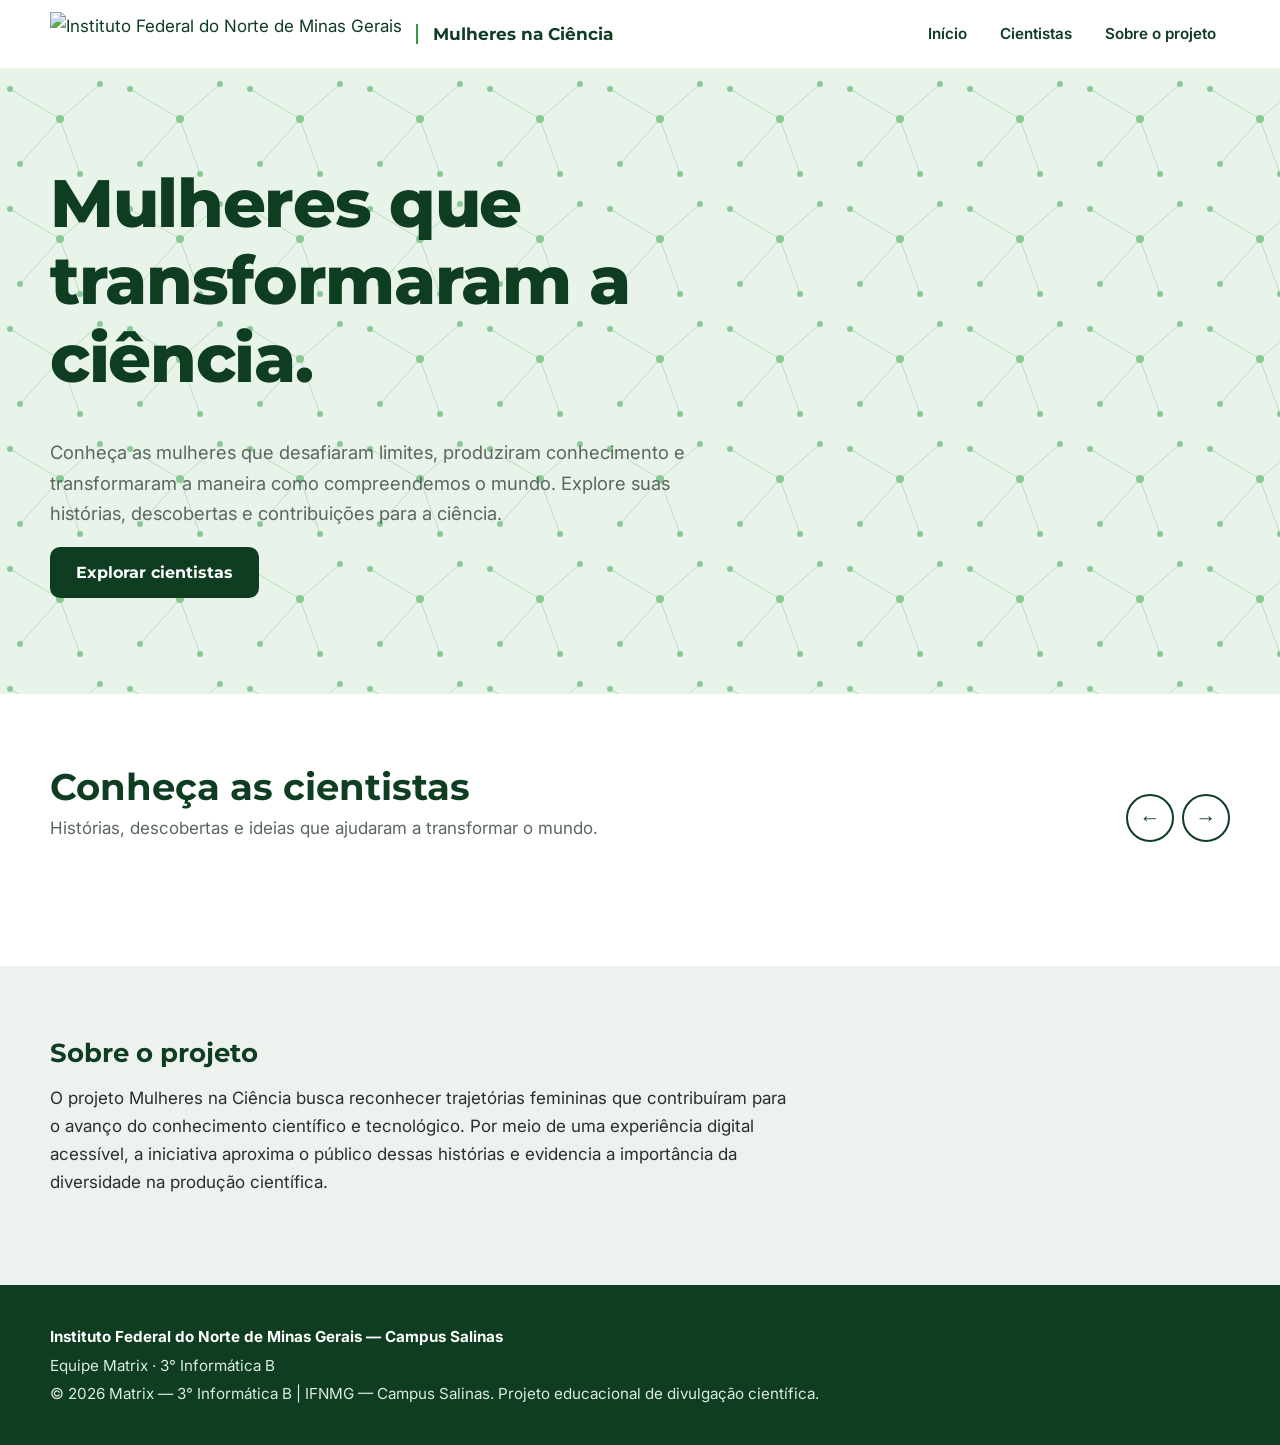
==== index.html @ f4ab1830 "Add files via upload" ====
<!doctype html><html lang="pt-BR"><head><meta charset="utf-8"><meta name="viewport" content="width=device-width,initial-scale=1">
<link rel="preconnect" href="https://fonts.googleapis.com"><link rel="preconnect" href="https://fonts.gstatic.com" crossorigin>
<link href="https://fonts.googleapis.com/css2?family=Inter:wght@400;500;600&family=Montserrat:wght@600;700;800&display=swap" rel="stylesheet">
<link rel="stylesheet" href="css/style.css">
<title>Mulheres na Ciência — IFNMG Campus Salinas</title>
<meta name="description" content="Exposição digital sobre mulheres que transformaram a ciência. Projeto da equipe Matrix, 3° Informática B, IFNMG Campus Salinas.">
</head><body>
<a class="pular" href="#principal">Pular para o conteúdo</a>
<header class="topo"><div class="wrap">
  <a class="marca" href="index.html" aria-label="Mulheres na Ciência — página inicial"><img src="assets/images/logo-ifnmg.png" alt="Instituto Federal do Norte de Minas Gerais"><b>Mulheres na Ciência</b></a>
  <nav aria-label="Principal"><a href="index.html">Início</a><a href="index.html#cientistas">Cientistas</a><a href="index.html#sobre">Sobre o projeto</a></nav>
</div></header>
<main id="principal">
<section class="hero"><svg aria-hidden="true" focusable="false"><defs><pattern id="p" width="120" height="120" patternUnits="userSpaceOnUse"><g stroke="#2e9e44" stroke-width="1" fill="none" opacity=".5"><path d="M10 20L60 50L100 15M60 50L80 105M60 50L20 95"/></g><g fill="#2e9e44"><circle cx="10" cy="20" r="3"/><circle cx="60" cy="50" r="4"/><circle cx="100" cy="15" r="3"/><circle cx="80" cy="105" r="3"/><circle cx="20" cy="95" r="3"/></g></pattern></defs><rect width="100%" height="100%" fill="url(#p)"/></svg>
<div class="wrap"><h1>Mulheres que transformaram a ciência.</h1>
<p>Conheça as mulheres que desafiaram limites, produziram conhecimento e transformaram a maneira como compreendemos o mundo. Explore suas histórias, descobertas e contribuições para a ciência.</p>
<a class="btn" href="#cientistas">Explorar cientistas</a></div></section>

<section class="secao" id="cientistas" aria-labelledby="t-cient"><div class="wrap">
  <div class="cab-secao"><div><h2 id="t-cient">Conheça as cientistas</h2><p>Histórias, descobertas e ideias que ajudaram a transformar o mundo.</p></div>
  <div class="setas"><button id="ant" type="button" aria-label="Mostrar cientista anterior">&#8592;</button><button id="prox" type="button" aria-label="Mostrar próxima cientista">&#8594;</button></div></div>
  <ul class="trilho" id="trilho" aria-label="Lista de cientistas"></ul>
</div></section>

<section class="secao sobre" id="sobre"><div class="wrap"><h2>Sobre o projeto</h2>
<p>O projeto Mulheres na Ciência busca reconhecer trajetórias femininas que contribuíram para o avanço do conhecimento científico e tecnológico. Por meio de uma experiência digital acessível, a iniciativa aproxima o público dessas histórias e evidencia a importância da diversidade na produção científica.</p></div></section>
</main>
<footer class="rodape"><div class="wrap">
  <p><strong>Instituto Federal do Norte de Minas Gerais — Campus Salinas</strong></p>
  <p>Equipe Matrix · 3° Informática B</p>
  <p>© <span class="ano">2026</span> Matrix — 3° Informática B | IFNMG — Campus Salinas. Projeto educacional de divulgação científica.</p>
</div></footer>
<script src="js/cientistas.js"></script><script src="js/main.js"></script>
</body></html>
---- css/style.css ----
:root{
  --verde:#2e9e44;        /* verde institucional (ajustar ao código oficial do IFNMG) */
  --verde-escuro:#0f3d22;
  --verde-suave:#e8f4ea;
  --limao:#b6e63c;
  --azul:#12356b;
  --cinza-claro:#eef2ef;
  --cinza:#5b6660;
  --texto:#27302b;
  --raio:10px;
  --titulo:"Montserrat",system-ui,sans-serif;
  --corpo:"Inter",system-ui,sans-serif;
}
*{box-sizing:border-box}
html{scroll-padding-top:84px}
@media (prefers-reduced-motion:no-preference){html{scroll-behavior:smooth}}
body{margin:0;font-family:var(--corpo);color:var(--texto);background:#fff;line-height:1.65;font-size:1.0625rem}
img{max-width:100%;display:block}
a{color:var(--verde-escuro)}
:focus-visible{outline:3px solid var(--azul);outline-offset:3px;border-radius:4px}
h1,h2,h3{font-family:var(--titulo);color:var(--verde-escuro);line-height:1.15;margin:0 0 .6em}
.wrap{width:min(1180px,100% - 2.5rem);margin-inline:auto}
.pular{position:absolute;left:-999px}.pular:focus{left:1rem;top:1rem;background:#fff;padding:.5rem 1rem;z-index:99}

.topo{position:sticky;top:0;z-index:20;background:rgba(255,255,255,.96);border-bottom:1px solid var(--cinza-claro)}
.topo .wrap{display:flex;align-items:center;justify-content:space-between;gap:1rem;min-height:68px;flex-wrap:wrap;padding-block:.4rem}
.marca{display:flex;align-items:center;gap:.9rem;text-decoration:none}
.marca img{height:44px;width:auto}
.logo-falta{font:800 1rem var(--titulo);color:var(--verde)}
.marca b{font:700 1.05rem var(--titulo);color:var(--verde-escuro);padding-left:.9rem;border-left:2px solid var(--verde)}
.topo nav{display:flex;gap:.25rem;flex-wrap:wrap}
.topo nav a{padding:.55rem .9rem;text-decoration:none;font-weight:600;font-size:.95rem;border-radius:var(--raio)}
.topo nav a:hover{background:var(--verde-suave)}

.hero{background:var(--verde-suave);position:relative;overflow:hidden;padding:clamp(3rem,8vw,6rem) 0}
.hero svg{position:absolute;inset:0;width:100%;height:100%;opacity:.5}
.hero .wrap{position:relative}
.hero h1{font-size:clamp(2.2rem,6vw,4.2rem);font-weight:800;max-width:14ch;letter-spacing:-.02em}
.hero p{max-width:56ch;color:var(--cinza);font-size:1.15rem}
.btn{display:inline-block;background:var(--verde-escuro);color:#fff;font:700 1rem var(--titulo);padding:.9rem 1.5rem;border-radius:var(--raio);text-decoration:none;border:2px solid var(--verde-escuro)}
.btn:hover{background:var(--verde);border-color:var(--verde)}
.btn.sec{background:transparent;color:var(--verde-escuro)}.btn.sec:hover{background:var(--verde-suave);color:var(--verde-escuro)}

.secao{padding:clamp(2.5rem,6vw,4.5rem) 0}
.cab-secao{display:flex;justify-content:space-between;align-items:flex-end;gap:1rem;flex-wrap:wrap;margin-bottom:1.5rem}
.cab-secao h2{font-size:clamp(1.6rem,3.5vw,2.3rem);margin:0}.cab-secao p{margin:.3rem 0 0;color:var(--cinza)}
.setas{display:flex;gap:.5rem}
.setas button{width:48px;height:48px;border-radius:50%;border:2px solid var(--verde-escuro);background:#fff;color:var(--verde-escuro);font-size:1.3rem;cursor:pointer}
.setas button:hover:not(:disabled){background:var(--verde-escuro);color:#fff}
.setas button:disabled{opacity:.35;cursor:default}
.trilho{display:flex;gap:1.25rem;overflow-x:auto;scroll-snap-type:x mandatory;padding:.5rem .25rem 1.25rem;list-style:none;margin:0;scrollbar-width:thin;scrollbar-color:var(--verde) var(--cinza-claro)}
.trilho li{flex:0 0 calc((100% - 3.75rem)/4);scroll-snap-align:start;min-width:230px}
@media (max-width:1000px){.trilho li{flex-basis:calc((100% - 1.25rem)/2)}}
@media (max-width:600px){.trilho li{flex-basis:82%}}
.card{display:block;height:100%;text-decoration:none;color:inherit;border:1px solid #d6dfd9;border-radius:var(--raio);overflow:hidden;background:#fff;box-shadow:0 1px 3px rgba(15,61,34,.08);transition:box-shadow .2s,border-color .2s}
.card:hover{border-color:var(--verde);box-shadow:0 6px 16px rgba(15,61,34,.14)}
.foto{aspect-ratio:4/5;background:var(--cinza-claro);position:relative;overflow:hidden}
.foto img{width:100%;height:100%;object-fit:cover;object-position:center 20%}
.foto.sem-foto{display:grid;place-items:center;background:linear-gradient(160deg,var(--verde-suave),#cfe6d3)}
.foto.sem-foto::after{content:attr(data-ini);font:800 3.5rem var(--titulo);color:var(--verde)}
.corpo-card{padding:1rem 1.1rem 1.2rem}
.corpo-card h3{font-size:1.15rem;margin:0 0 .2rem}
.area{margin:0 0 .6rem;font-weight:600;font-size:.92rem;color:#1f7a33}
.msg{margin:0;font-size:.95rem;color:var(--cinza);line-height:1.5;display:-webkit-box;-webkit-line-clamp:2;-webkit-box-orient:vertical;overflow:hidden}
.ver{display:inline-block;margin-top:.8rem;font-weight:700;font-size:.9rem;color:var(--verde-escuro)}
.aviso-ficticia{display:inline-block;background:var(--limao);color:var(--verde-escuro);font-weight:700;font-size:.78rem;padding:.15rem .6rem;border-radius:99px;margin-bottom:.6rem}

.sobre{background:var(--cinza-claro)}.sobre p{max-width:68ch}

.migalhas{font-size:.92rem;padding:1rem 0;color:var(--cinza)}.migalhas a{color:var(--verde-escuro)}
.perfil{display:grid;grid-template-columns:minmax(0,380px) 1fr;gap:clamp(1.5rem,4vw,3.5rem);align-items:start;padding-bottom:3rem}
@media (max-width:760px){.perfil{grid-template-columns:1fr}}
.perfil .foto{border-radius:var(--raio);border:1px solid #d6dfd9}
.credito{font-size:.8rem;color:var(--cinza);margin:.4rem 0 0}
.perfil h1{font-size:clamp(2rem,5vw,3.4rem);font-weight:800;letter-spacing:-.02em}
.dados{display:flex;flex-wrap:wrap;gap:.5rem 1.5rem;color:var(--cinza);font-size:.95rem;margin:0 0 1rem;padding:0;list-style:none}
.bloco{padding:clamp(2rem,5vw,3.25rem) 0;border-top:1px solid var(--cinza-claro)}
.bloco h2{font-size:clamp(1.4rem,3vw,1.9rem)}
.texto{max-width:68ch}
.grade{display:grid;grid-template-columns:repeat(auto-fit,minmax(260px,1fr));gap:1.25rem}
.caixa{border:1px solid #d6dfd9;border-radius:var(--raio);padding:1.25rem;background:#fff}
.caixa h3{font-size:1.05rem}.caixa p{margin:.3rem 0;font-size:.97rem}.caixa b{color:var(--verde-escuro)}
.linha{list-style:none;margin:0;padding:0 0 0 1.4rem;border-left:3px solid var(--verde)}
.linha li{position:relative;padding:0 0 1.2rem 1rem}
.linha li::before{content:"";position:absolute;left:calc(-1.4rem - 8px);top:.45rem;width:13px;height:13px;border-radius:50%;background:#fff;border:3px solid var(--verde-escuro)}
.linha strong{font-family:var(--titulo);color:var(--verde-escuro);display:block}
blockquote{margin:0;padding:1rem 1.25rem;border-left:4px solid var(--verde);background:var(--verde-suave);border-radius:0 var(--raio) var(--raio) 0}
.motiva{background:var(--verde-escuro);color:#fff;border-radius:var(--raio);padding:clamp(1.5rem,4vw,2.5rem)}
.motiva h2{color:#fff}.motiva p{font:600 clamp(1.15rem,2.5vw,1.5rem)/1.5 var(--titulo);margin:0 0 .8rem;max-width:44ch}
.motiva small{color:#cfe6d3}
.nav-cient{display:flex;justify-content:space-between;gap:1rem;flex-wrap:wrap;padding:2rem 0}
.sem-pagina{padding:4rem 0}

.rodape{background:var(--verde-escuro);color:#dcebdf;padding:2.25rem 0;font-size:.95rem}
.rodape p{margin:.2rem 0}.rodape strong{color:#fff}
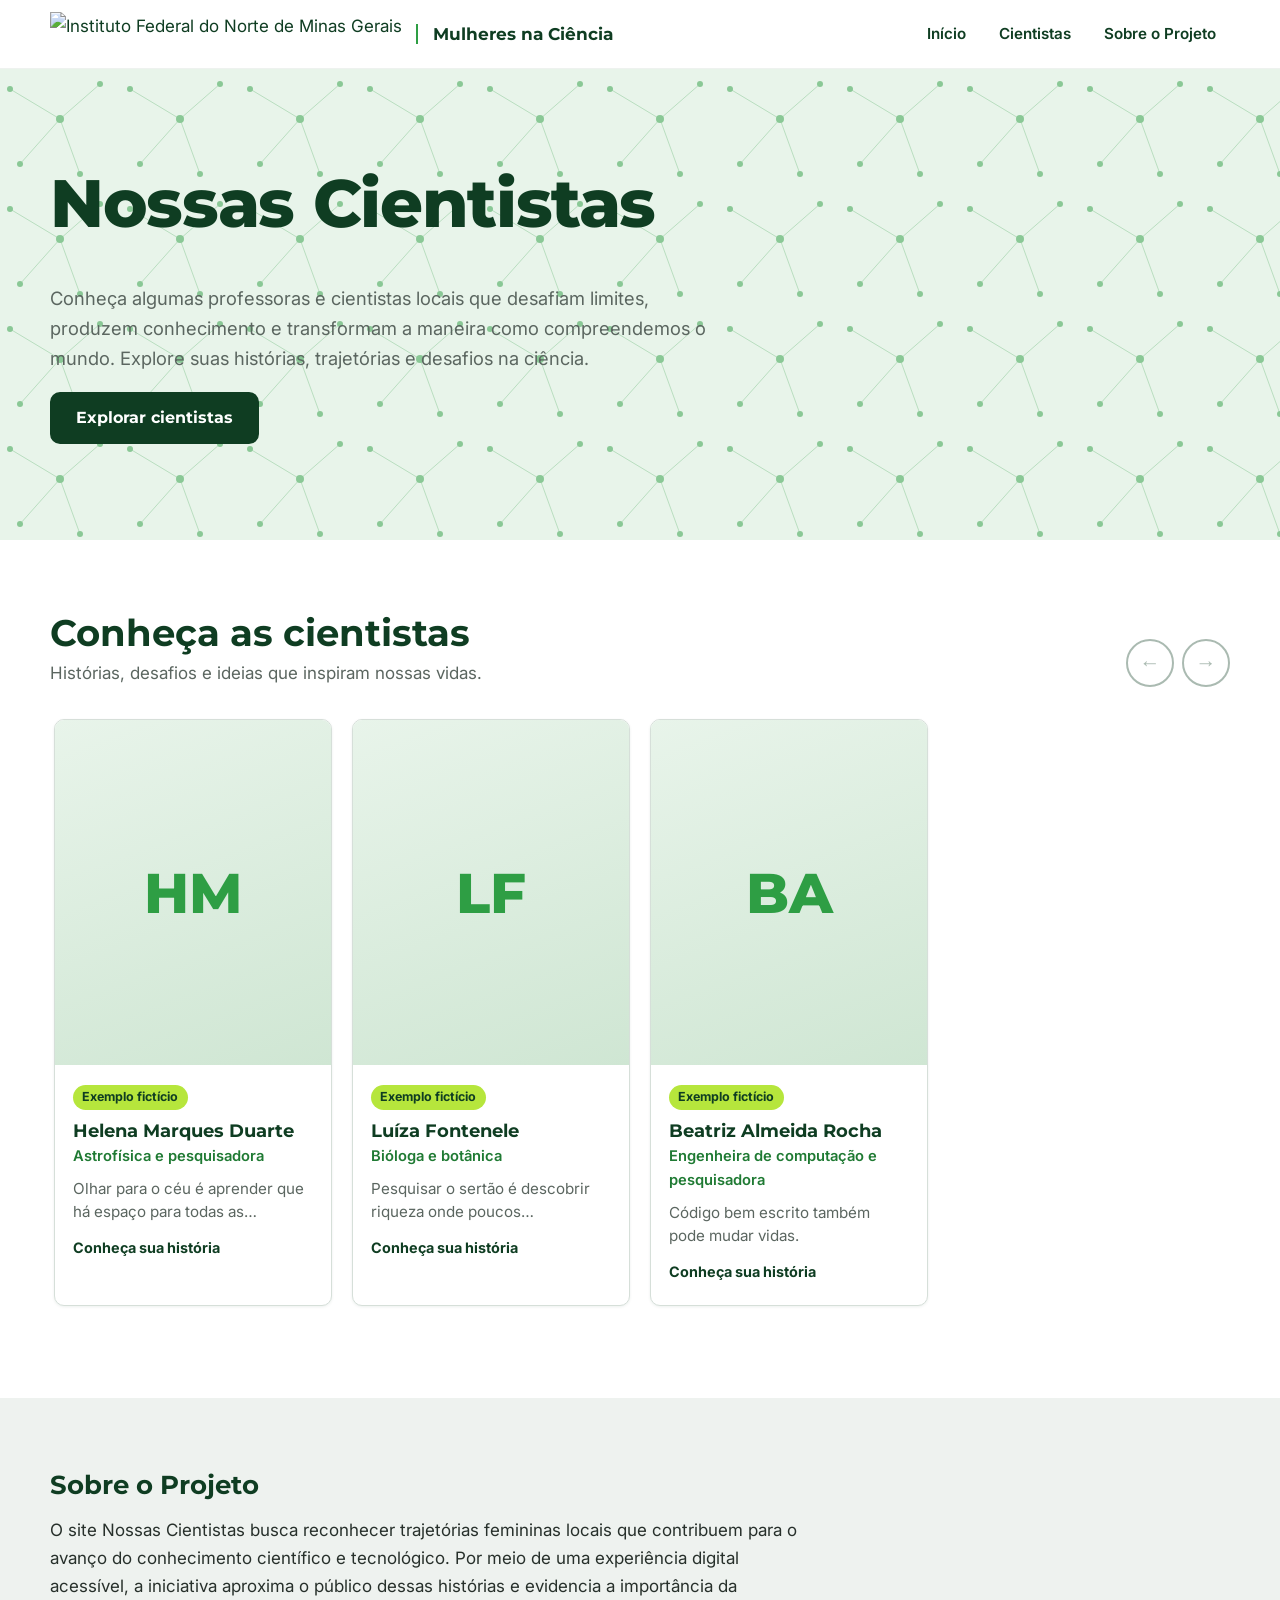
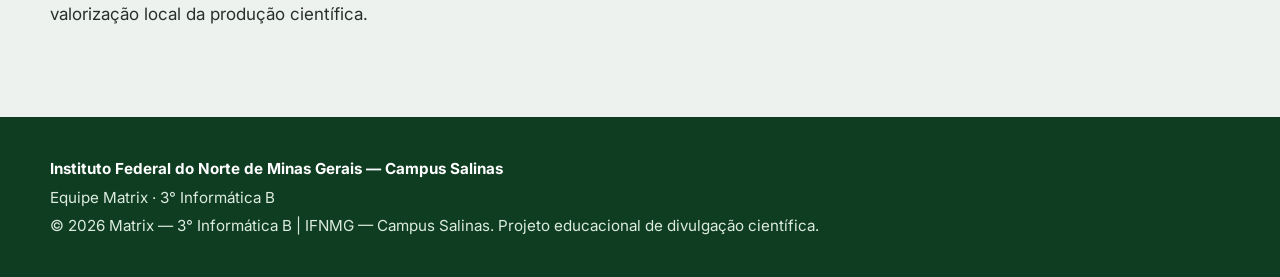
==== commit 102dcac2: "style: specific content and CSS changes" ====
--- a/index.html
+++ b/index.html
@@ -1,29 +1,30 @@
 <!doctype html><html lang="pt-BR"><head><meta charset="utf-8"><meta name="viewport" content="width=device-width,initial-scale=1">
+<link rel="icon" type="image/png" href="assets/cientista.png">
 <link rel="preconnect" href="https://fonts.googleapis.com"><link rel="preconnect" href="https://fonts.gstatic.com" crossorigin>
 <link href="https://fonts.googleapis.com/css2?family=Inter:wght@400;500;600&family=Montserrat:wght@600;700;800&display=swap" rel="stylesheet">
 <link rel="stylesheet" href="css/style.css">
-<title>Mulheres na Ciência — IFNMG Campus Salinas</title>
-<meta name="description" content="Exposição digital sobre mulheres que transformaram a ciência. Projeto da equipe Matrix, 3° Informática B, IFNMG Campus Salinas.">
+<title>Nossas Cientistas — IFNMG Campus Salinas</title>
+<meta name="description" content="Exposição digital sobre cientistas locais inspiradoras. Projeto da equipe Matrix, 3° Informática B, IFNMG Campus Salinas.">
 </head><body>
 <a class="pular" href="#principal">Pular para o conteúdo</a>
 <header class="topo"><div class="wrap">
-  <a class="marca" href="index.html" aria-label="Mulheres na Ciência — página inicial"><img src="assets/images/logo-ifnmg.png" alt="Instituto Federal do Norte de Minas Gerais"><b>Mulheres na Ciência</b></a>
-  <nav aria-label="Principal"><a href="index.html">Início</a><a href="index.html#cientistas">Cientistas</a><a href="index.html#sobre">Sobre o projeto</a></nav>
+  <a class="marca" href="index.html" aria-label="Mulheres na Ciência — página inicial"><img src="assets/logo-if.webp" alt="Instituto Federal do Norte de Minas Gerais"><b>Mulheres na Ciência</b></a>
+  <nav aria-label="Principal"><a href="index.html">Início</a><a href="index.html#cientistas">Cientistas</a><a href="index.html#sobre">Sobre o Projeto</a></nav>
 </div></header>
 <main id="principal">
 <section class="hero"><svg aria-hidden="true" focusable="false"><defs><pattern id="p" width="120" height="120" patternUnits="userSpaceOnUse"><g stroke="#2e9e44" stroke-width="1" fill="none" opacity=".5"><path d="M10 20L60 50L100 15M60 50L80 105M60 50L20 95"/></g><g fill="#2e9e44"><circle cx="10" cy="20" r="3"/><circle cx="60" cy="50" r="4"/><circle cx="100" cy="15" r="3"/><circle cx="80" cy="105" r="3"/><circle cx="20" cy="95" r="3"/></g></pattern></defs><rect width="100%" height="100%" fill="url(#p)"/></svg>
-<div class="wrap"><h1>Mulheres que transformaram a ciência.</h1>
-<p>Conheça as mulheres que desafiaram limites, produziram conhecimento e transformaram a maneira como compreendemos o mundo. Explore suas histórias, descobertas e contribuições para a ciência.</p>
+<div class="wrap"><h1>Nossas Cientistas</h1>
+<p>Conheça algumas professoras e cientistas locais que desafiam limites, produzem conhecimento e transformam a maneira como compreendemos o mundo. Explore suas histórias, trajetórias e desafios na ciência.</p>
 <a class="btn" href="#cientistas">Explorar cientistas</a></div></section>
 
 <section class="secao" id="cientistas" aria-labelledby="t-cient"><div class="wrap">
-  <div class="cab-secao"><div><h2 id="t-cient">Conheça as cientistas</h2><p>Histórias, descobertas e ideias que ajudaram a transformar o mundo.</p></div>
+  <div class="cab-secao"><div><h2 id="t-cient">Conheça as cientistas</h2><p>Histórias, desafios e ideias que inspiram nossas vidas.</p></div>
   <div class="setas"><button id="ant" type="button" aria-label="Mostrar cientista anterior">&#8592;</button><button id="prox" type="button" aria-label="Mostrar próxima cientista">&#8594;</button></div></div>
   <ul class="trilho" id="trilho" aria-label="Lista de cientistas"></ul>
 </div></section>
 
-<section class="secao sobre" id="sobre"><div class="wrap"><h2>Sobre o projeto</h2>
-<p>O projeto Mulheres na Ciência busca reconhecer trajetórias femininas que contribuíram para o avanço do conhecimento científico e tecnológico. Por meio de uma experiência digital acessível, a iniciativa aproxima o público dessas histórias e evidencia a importância da diversidade na produção científica.</p></div></section>
+<section class="secao sobre" id="sobre"><div class="wrap"><h2>Sobre o Projeto</h2>
+<p>O site Nossas Cientistas busca reconhecer trajetórias femininas locais que contribuem para o avanço do conhecimento científico e tecnológico. Por meio de uma experiência digital acessível, a iniciativa aproxima o público dessas histórias e evidencia a importância da valorização local da produção científica.</p></div></section>
 </main>
 <footer class="rodape"><div class="wrap">
   <p><strong>Instituto Federal do Norte de Minas Gerais — Campus Salinas</strong></p>
--- a/css/style.css
+++ b/css/style.css
@@ -60,7 +60,7 @@
 .foto.sem-foto::after{content:attr(data-ini);font:800 3.5rem var(--titulo);color:var(--verde)}
 .corpo-card{padding:1rem 1.1rem 1.2rem}
 .corpo-card h3{font-size:1.15rem;margin:0 0 .2rem}
-.area{margin:0 0 .6rem;font-weight:600;font-size:.92rem;color:#1f7a33}
+.area{margin:0 0 .6rem;font-weight:600;font-size:.92rem;color:#1f7a33;display:-webkit-box;-webkit-line-clamp:2;-webkit-box-orient:vertical;overflow:hidden}
 .msg{margin:0;font-size:.95rem;color:var(--cinza);line-height:1.5;display:-webkit-box;-webkit-line-clamp:2;-webkit-box-orient:vertical;overflow:hidden}
 .ver{display:inline-block;margin-top:.8rem;font-weight:700;font-size:.9rem;color:var(--verde-escuro)}
 .aviso-ficticia{display:inline-block;background:var(--limao);color:var(--verde-escuro);font-weight:700;font-size:.78rem;padding:.15rem .6rem;border-radius:99px;margin-bottom:.6rem}
@@ -74,7 +74,7 @@
 .credito{font-size:.8rem;color:var(--cinza);margin:.4rem 0 0}
 .perfil h1{font-size:clamp(2rem,5vw,3.4rem);font-weight:800;letter-spacing:-.02em}
 .dados{display:flex;flex-wrap:wrap;gap:.5rem 1.5rem;color:var(--cinza);font-size:.95rem;margin:0 0 1rem;padding:0;list-style:none}
-.bloco{padding:clamp(2rem,5vw,3.25rem) 0;border-top:1px solid var(--cinza-claro)}
+.bloco{padding:clamp(2rem,5vw,3.25rem) 0;border-top:1px solid var(--cinza-claro); white-space: pre-line;}
 .bloco h2{font-size:clamp(1.4rem,3vw,1.9rem)}
 .texto{max-width:68ch}
 .grade{display:grid;grid-template-columns:repeat(auto-fit,minmax(260px,1fr));gap:1.25rem}
@@ -92,4 +92,4 @@
 .sem-pagina{padding:4rem 0}
 
 .rodape{background:var(--verde-escuro);color:#dcebdf;padding:2.25rem 0;font-size:.95rem}
-.rodape p{margin:.2rem 0}.rodape strong{color:#fff}
+.rodape p{margin:.2rem 0}.rodape strong{color:#fff}
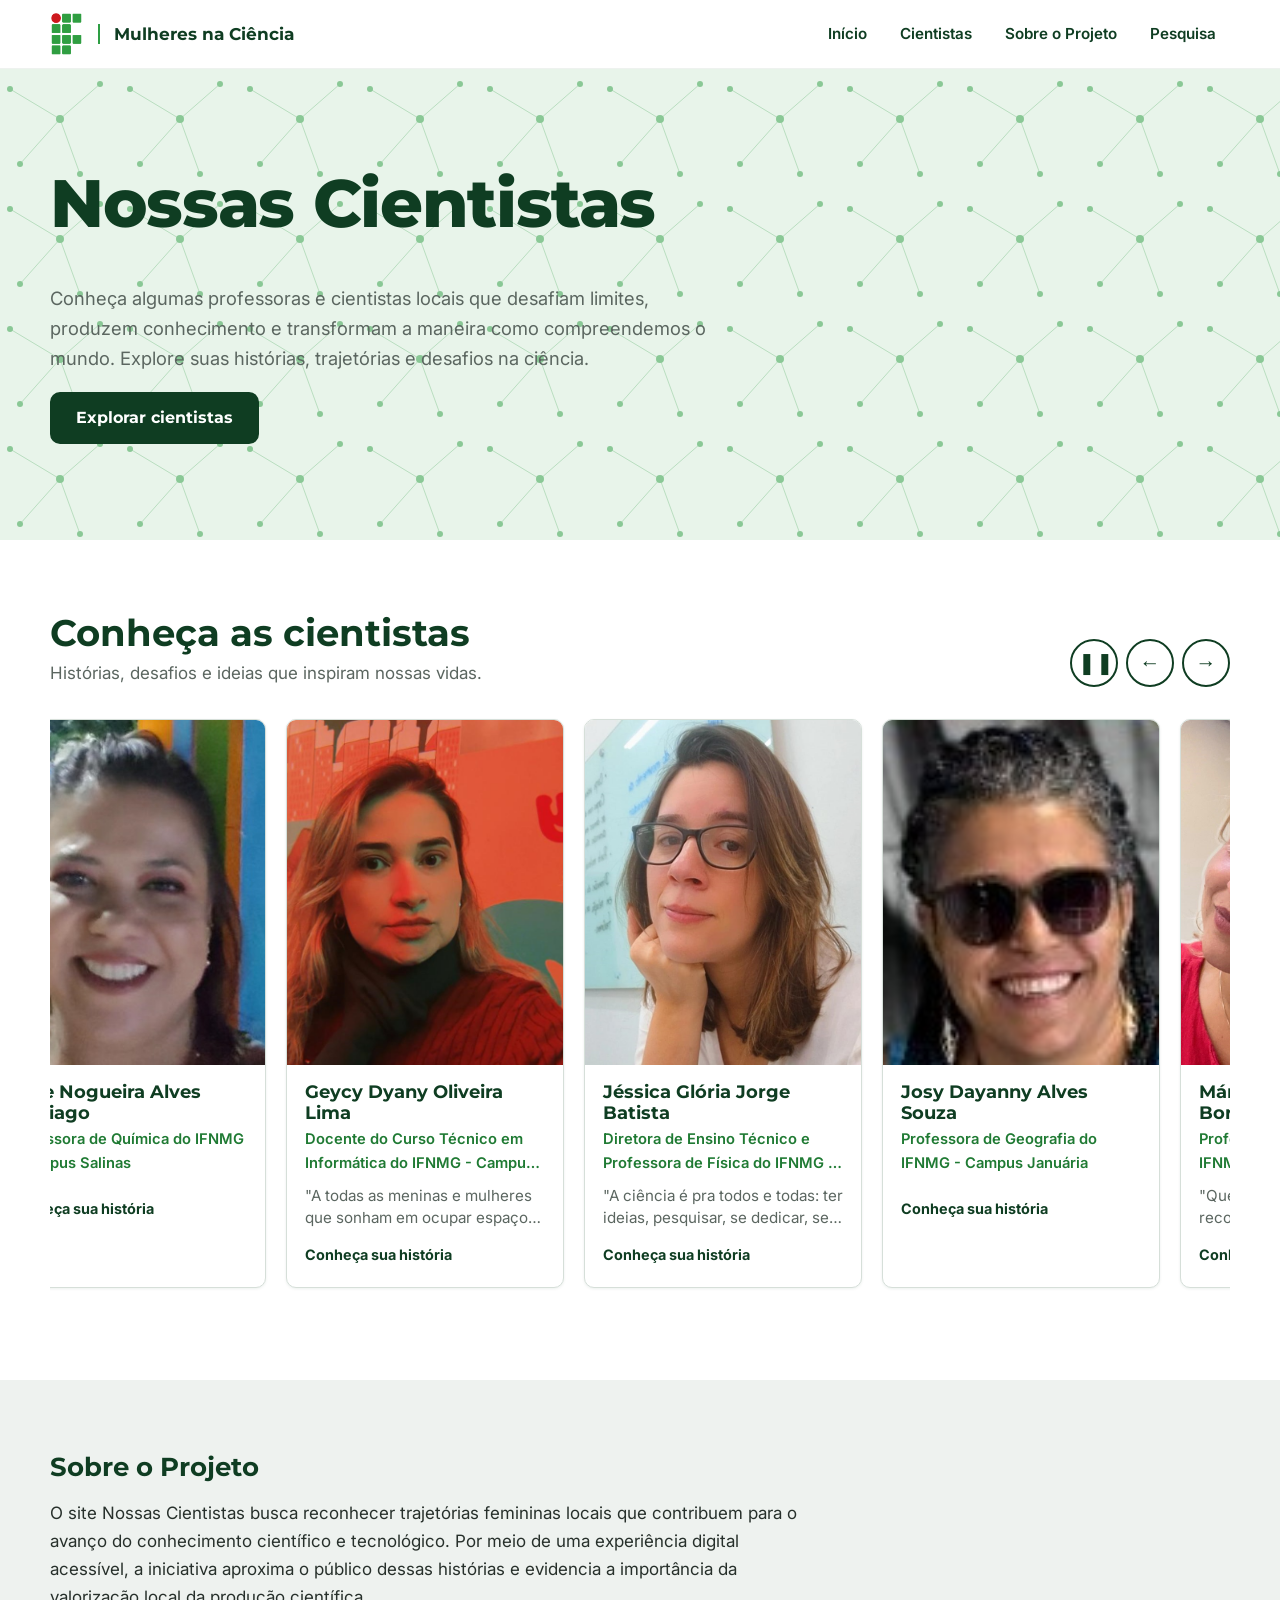
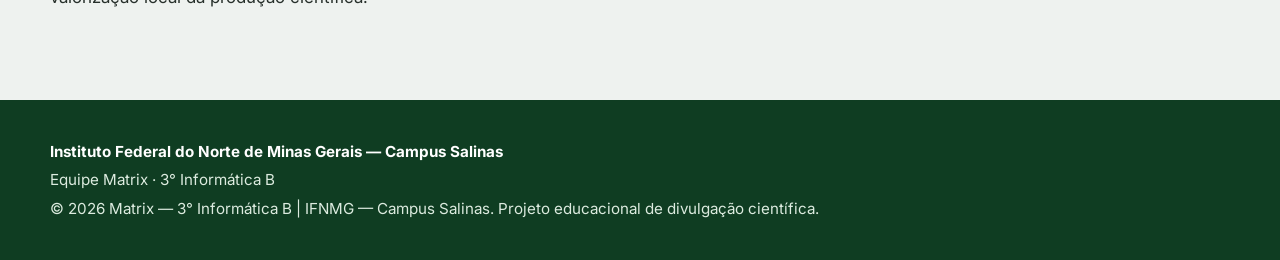
==== commit b3040c34: "feat: add search results" ====
--- a/index.html
+++ b/index.html
@@ -9,7 +9,7 @@
 <a class="pular" href="#principal">Pular para o conteúdo</a>
 <header class="topo"><div class="wrap">
   <a class="marca" href="index.html" aria-label="Mulheres na Ciência — página inicial"><img src="assets/logo-if.webp" alt="Instituto Federal do Norte de Minas Gerais"><b>Mulheres na Ciência</b></a>
-  <nav aria-label="Principal"><a href="index.html">Início</a><a href="index.html#cientistas">Cientistas</a><a href="index.html#sobre">Sobre o Projeto</a></nav>
+  <nav aria-label="Principal"><a href="index.html">Início</a><a href="index.html#cientistas">Cientistas</a><a href="index.html#sobre">Sobre o Projeto</a><a href="resultados.html">Pesquisa</a></nav>
 </div></header>
 <main id="principal">
 <section class="hero"><svg aria-hidden="true" focusable="false"><defs><pattern id="p" width="120" height="120" patternUnits="userSpaceOnUse"><g stroke="#2e9e44" stroke-width="1" fill="none" opacity=".5"><path d="M10 20L60 50L100 15M60 50L80 105M60 50L20 95"/></g><g fill="#2e9e44"><circle cx="10" cy="20" r="3"/><circle cx="60" cy="50" r="4"/><circle cx="100" cy="15" r="3"/><circle cx="80" cy="105" r="3"/><circle cx="20" cy="95" r="3"/></g></pattern></defs><rect width="100%" height="100%" fill="url(#p)"/></svg>
--- a/css/style.css
+++ b/css/style.css
@@ -92,4 +92,51 @@
 .sem-pagina{padding:4rem 0}
 
 .rodape{background:var(--verde-escuro);color:#dcebdf;padding:2.25rem 0;font-size:.95rem}
-.rodape p{margin:.2rem 0}.rodape strong{color:#fff}+.rodape p{margin:.2rem 0}.rodape strong{color:#fff}
+/* ===== Página de resultados da pesquisa ===== */
+.hero.menor{padding:clamp(2.5rem,6vw,4.5rem) 0}
+.hero.menor h1{max-width:20ch;font-size:clamp(2rem,5vw,3.4rem)}
+.numeros{display:grid;grid-template-columns:repeat(auto-fit,minmax(190px,1fr));gap:1rem;margin-top:2rem}
+.numero{background:#fff;border:1px solid #d6dfd9;border-radius:var(--raio);padding:1.1rem 1.25rem}
+.numero b{display:block;font:800 clamp(2rem,4vw,2.8rem)/1 var(--titulo);color:var(--verde-escuro)}
+.numero span{display:block;margin-top:.4rem;font-size:.93rem;color:var(--cinza);line-height:1.4}
+.questao{padding:clamp(2.25rem,5vw,3.5rem) 0;border-top:1px solid var(--cinza-claro)}
+.questao:nth-of-type(even){background:#fafcfa}
+.questao .rotulo{display:inline-block;font:700 .8rem var(--titulo);letter-spacing:.06em;text-transform:uppercase;color:#1f7a33;margin-bottom:.4rem}
+.questao h2{font-size:clamp(1.3rem,2.8vw,1.8rem);max-width:30ch}
+.questao .n{color:var(--cinza);font-size:.9rem;margin:-.2rem 0 1.25rem}
+.duas{display:grid;grid-template-columns:minmax(0,1.5fr) minmax(0,1fr);gap:clamp(1.25rem,3vw,2.5rem);align-items:start}
+@media (max-width:860px){.duas{grid-template-columns:1fr}}
+.leitura{background:var(--verde-suave);border-radius:var(--raio);padding:1.1rem 1.25rem;font-size:.98rem}
+.leitura h3{font-size:1rem;margin-bottom:.4rem}.leitura p{margin:.3rem 0}
+.barras{list-style:none;margin:0;padding:0;display:grid;gap:.7rem}
+.barra{display:grid;grid-template-columns:minmax(120px,2fr) 3fr auto;gap:.3rem .9rem;align-items:center;font-size:.95rem}
+.barra .trilha{height:16px;background:var(--cinza-claro);border-radius:99px;overflow:hidden}
+.barra .enche{display:block;height:100%;width:var(--w);background:var(--verde);border-radius:99px}
+.barra.destaque .enche{background:var(--verde-escuro)}
+.barra .val{min-width:4.5rem;text-align:right;white-space:nowrap}.barra .val small{color:var(--cinza)}
+@media (max-width:560px){.barra{grid-template-columns:1fr auto}.barra .trilha{grid-column:1/-1;order:3}}
+@media (prefers-reduced-motion:no-preference){.barra .enche{animation:cresce .9s ease-out both}@keyframes cresce{from{width:0}}}
+.rosca-box{display:flex;align-items:center;gap:clamp(1.25rem,3vw,2.25rem);flex-wrap:wrap}
+.rosca{width:190px;height:190px;border-radius:50%;flex:none;-webkit-mask:radial-gradient(circle,transparent 52%,#000 53%);mask:radial-gradient(circle,transparent 52%,#000 53%)}
+.legenda{list-style:none;margin:0;padding:0;display:grid;gap:.5rem;font-size:.97rem}
+.legenda li{display:flex;align-items:center;gap:.6rem}.legenda i{width:14px;height:14px;border-radius:4px;flex:none;border:1px solid rgba(0,0,0,.15)}
+.legenda span{flex:1}.legenda small{color:var(--cinza)}
+.destaque-num{font:800 clamp(2.6rem,6vw,4rem)/1 var(--titulo);color:var(--verde-escuro)}
+.destaque-num + p{margin:.3rem 0 1rem;color:var(--cinza)}
+.sub{font:700 1rem var(--titulo);color:var(--verde-escuro);margin:1.6rem 0 .8rem}
+.filtro{display:flex;flex-wrap:wrap;gap:.5rem;margin:0 0 1.25rem}
+.filtro button{font:600 .9rem var(--corpo);border:2px solid var(--verde-escuro);background:#fff;color:var(--verde-escuro);border-radius:99px;padding:.4rem 1rem;cursor:pointer}
+.filtro button[aria-pressed="true"]{background:var(--verde-escuro);color:#fff}
+.citacoes{display:grid;grid-template-columns:repeat(auto-fit,minmax(300px,1fr));gap:1rem}
+.citacao[hidden]{display:none}
+.citacao p{margin:0;font-size:.98rem}
+.citacao footer{margin-top:.6rem;font-size:.82rem;color:var(--cinza)}
+.conclusoes{counter-reset:c;list-style:none;margin:0;padding:0;display:grid;gap:1rem;grid-template-columns:repeat(auto-fit,minmax(300px,1fr))}
+.conclusoes li{counter-increment:c;background:#fff;border:1px solid #d6dfd9;border-radius:var(--raio);padding:1.25rem 1.25rem 1.25rem 4rem;position:relative}
+.conclusoes li::before{content:counter(c);position:absolute;left:1.1rem;top:1.1rem;width:2.1rem;height:2.1rem;border-radius:50%;background:var(--verde-escuro);color:#fff;display:grid;place-items:center;font:800 1rem var(--titulo)}
+.conclusoes h3{font-size:1.05rem;margin-bottom:.3rem}.conclusoes p{margin:0;font-size:.97rem}
+.nota{font-size:.92rem;color:var(--cinza);max-width:75ch}
+.debate{background:var(--verde-escuro);color:#fff;border-radius:var(--raio);padding:clamp(1.5rem,4vw,2.5rem)}
+.debate h2{color:#fff}.debate ul{margin:0;padding-left:1.2rem;display:grid;gap:.6rem;max-width:70ch}
+.topo nav a[aria-current="page"]{background:var(--verde-suave)}
